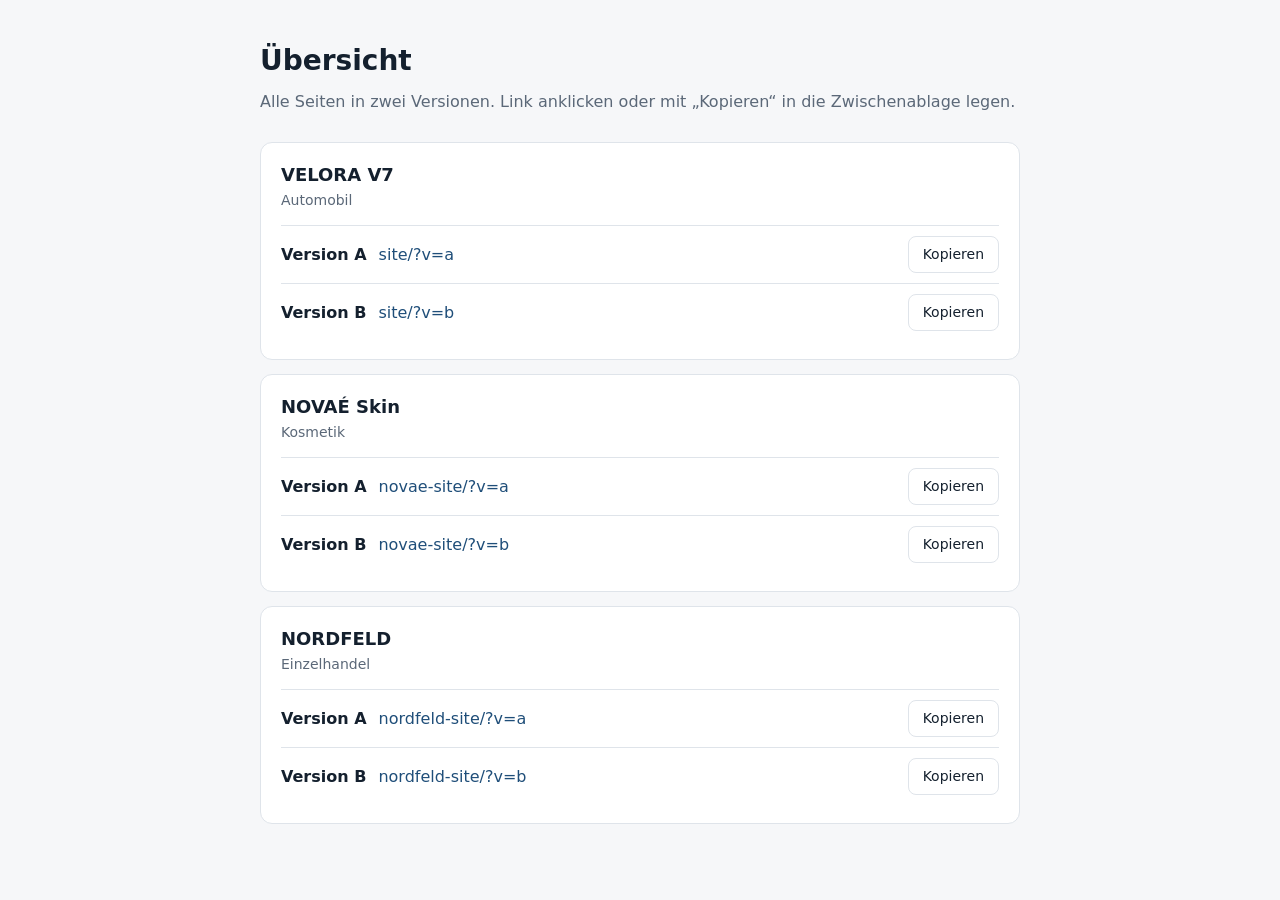
==== index.html @ 0c2fa3a9 "Übersichtsseite mit allen Links (Version A/B) Neutrale Startseite unter der Repo-Adresse: listet die" ====
<!DOCTYPE html>
<html lang="de">
<head>
  <meta charset="utf-8">
  <meta name="viewport" content="width=device-width, initial-scale=1">
  <title>Übersicht</title>
  <meta name="robots" content="noindex, nofollow">
  <link rel="icon" href="data:,">
  <style>
    :root {
      --bg: #f6f7f9;
      --card: #ffffff;
      --ink: #14202e;
      --muted: #5b6878;
      --line: #dfe4ea;
      --accent: #1f4e79;
    }
    @media (prefers-color-scheme: dark) {
      :root {
        --bg: #12171d;
        --card: #1b222b;
        --ink: #eaeff5;
        --muted: #9aa8b8;
        --line: #2c3745;
        --accent: #8fc1ee;
      }
    }
    * { box-sizing: border-box; }
    body {
      margin: 0;
      padding: 40px 16px 64px;
      font-family: system-ui, -apple-system, "Segoe UI", Roboto, Arial, sans-serif;
      line-height: 1.5;
      color: var(--ink);
      background: var(--bg);
    }
    main { max-width: 760px; margin: 0 auto; }
    h1 { margin: 0 0 8px; font-size: 28px; }
    .intro { margin: 0 0 28px; color: var(--muted); }
    ul { list-style: none; margin: 0; padding: 0; display: grid; gap: 14px; }
    li {
      padding: 18px 20px;
      background: var(--card);
      border: 1px solid var(--line);
      border-radius: 12px;
    }
    h2 { margin: 0 0 2px; font-size: 18px; }
    .sub { margin: 0 0 14px; font-size: 14px; color: var(--muted); }
    .row {
      display: flex;
      flex-wrap: wrap;
      align-items: center;
      gap: 10px 12px;
      padding: 10px 0;
      border-top: 1px solid var(--line);
    }
    .row__label { min-width: 84px; font-weight: 600; }
    .row a {
      flex: 1 1 260px;
      color: var(--accent);
      word-break: break-all;
      text-decoration: none;
    }
    .row a:hover { text-decoration: underline; }
    button {
      padding: 7px 14px;
      font: inherit;
      font-size: 14px;
      color: var(--ink);
      background: transparent;
      border: 1px solid var(--line);
      border-radius: 8px;
      cursor: pointer;
    }
    button:hover { border-color: var(--accent); }
    :focus-visible { outline: 2px solid var(--accent); outline-offset: 2px; }
  </style>
</head>
<body>
  <main>
    <h1>Übersicht</h1>
    <p class="intro">Alle Seiten in zwei Versionen. Link anklicken oder mit „Kopieren“ in die Zwischenablage legen.</p>

    <ul>
      <li>
        <h2>VELORA V7</h2>
        <p class="sub">Automobil</p>
        <div class="row">
          <span class="row__label">Version A</span>
          <a href="site/?v=a">site/?v=a</a>
          <button type="button" data-copy="site/?v=a">Kopieren</button>
        </div>
        <div class="row">
          <span class="row__label">Version B</span>
          <a href="site/?v=b">site/?v=b</a>
          <button type="button" data-copy="site/?v=b">Kopieren</button>
        </div>
      </li>

      <li>
        <h2>NOVAÉ Skin</h2>
        <p class="sub">Kosmetik</p>
        <div class="row">
          <span class="row__label">Version A</span>
          <a href="novae-site/?v=a">novae-site/?v=a</a>
          <button type="button" data-copy="novae-site/?v=a">Kopieren</button>
        </div>
        <div class="row">
          <span class="row__label">Version B</span>
          <a href="novae-site/?v=b">novae-site/?v=b</a>
          <button type="button" data-copy="novae-site/?v=b">Kopieren</button>
        </div>
      </li>

      <li>
        <h2>NORDFELD</h2>
        <p class="sub">Einzelhandel</p>
        <div class="row">
          <span class="row__label">Version A</span>
          <a href="nordfeld-site/?v=a">nordfeld-site/?v=a</a>
          <button type="button" data-copy="nordfeld-site/?v=a">Kopieren</button>
        </div>
        <div class="row">
          <span class="row__label">Version B</span>
          <a href="nordfeld-site/?v=b">nordfeld-site/?v=b</a>
          <button type="button" data-copy="nordfeld-site/?v=b">Kopieren</button>
        </div>
      </li>
    </ul>
  </main>

  <script>
    // "Kopieren": legt die vollständige Adresse (mit https://…) in die Zwischenablage.
    document.addEventListener("click", function (event) {
      var btn = event.target.closest("button[data-copy]");
      if (!btn) return;
      var url = new URL(btn.getAttribute("data-copy"), window.location.href).href;
      var done = function (ok) {
        var old = btn.textContent;
        btn.textContent = ok ? "Kopiert ✓" : "Nicht möglich";
        setTimeout(function () { btn.textContent = old; }, 1600);
      };
      if (navigator.clipboard && navigator.clipboard.writeText) {
        navigator.clipboard.writeText(url).then(function () { done(true); }, function () { done(false); });
      } else {
        done(false);
      }
    });
  </script>
</body>
</html>
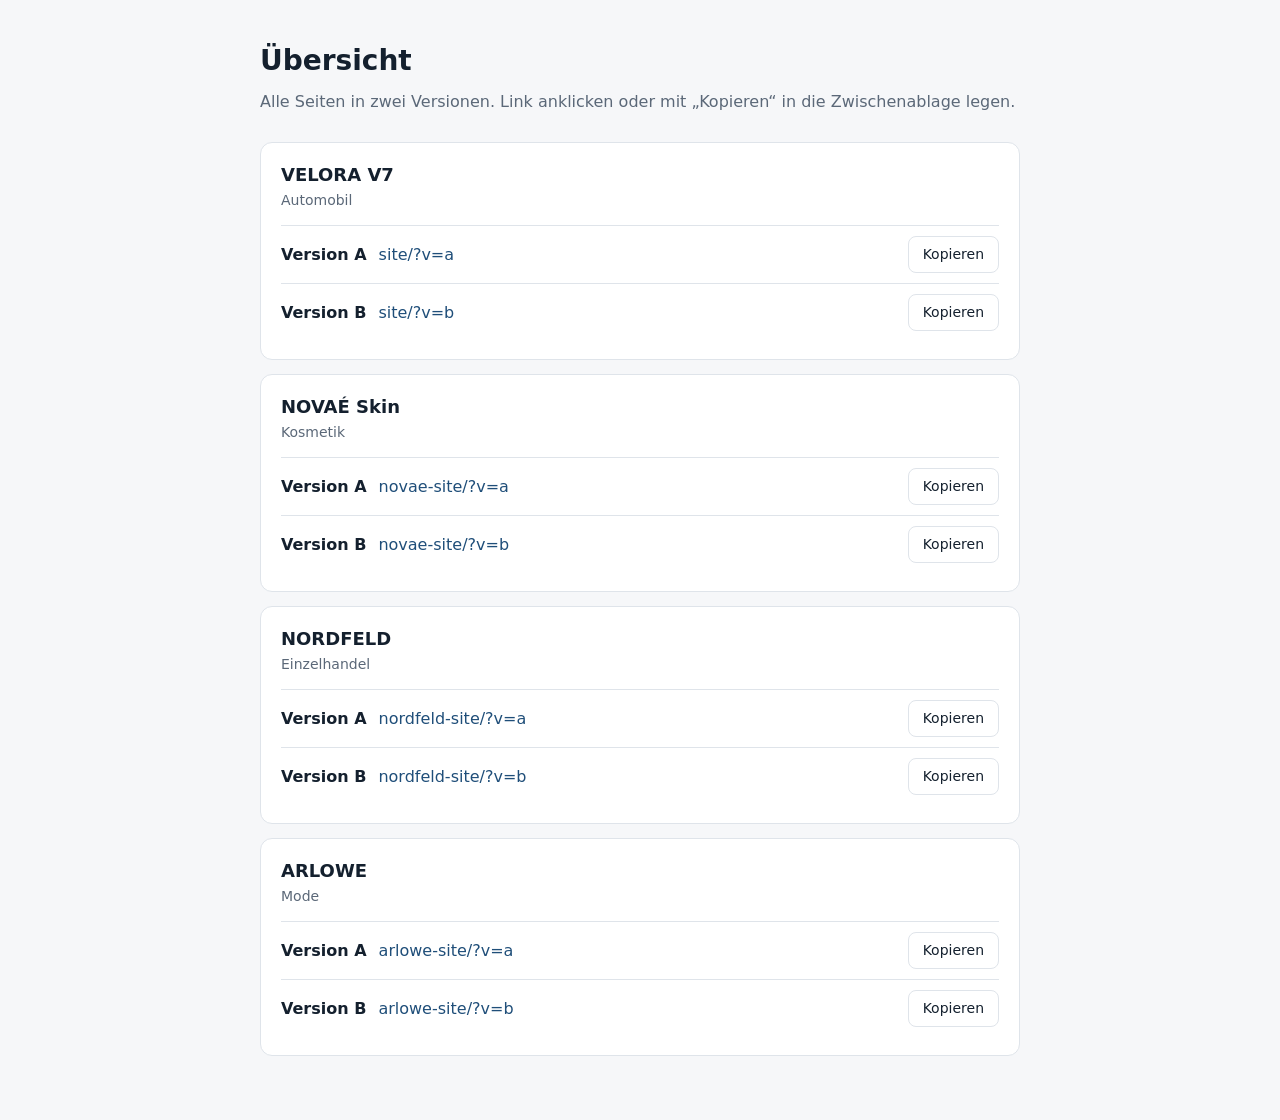
==== commit 9eb565cd: "ARLOWE: Mode-Produktseite (Version A/B) und Übersicht ergänzt - arlowe-site/: fiktive Produktdetails" ====
--- a/index.html
+++ b/index.html
@@ -126,6 +126,21 @@
           <button type="button" data-copy="nordfeld-site/?v=b">Kopieren</button>
         </div>
       </li>
+
+      <li>
+        <h2>ARLOWE</h2>
+        <p class="sub">Mode</p>
+        <div class="row">
+          <span class="row__label">Version A</span>
+          <a href="arlowe-site/?v=a">arlowe-site/?v=a</a>
+          <button type="button" data-copy="arlowe-site/?v=a">Kopieren</button>
+        </div>
+        <div class="row">
+          <span class="row__label">Version B</span>
+          <a href="arlowe-site/?v=b">arlowe-site/?v=b</a>
+          <button type="button" data-copy="arlowe-site/?v=b">Kopieren</button>
+        </div>
+      </li>
     </ul>
   </main>
 
